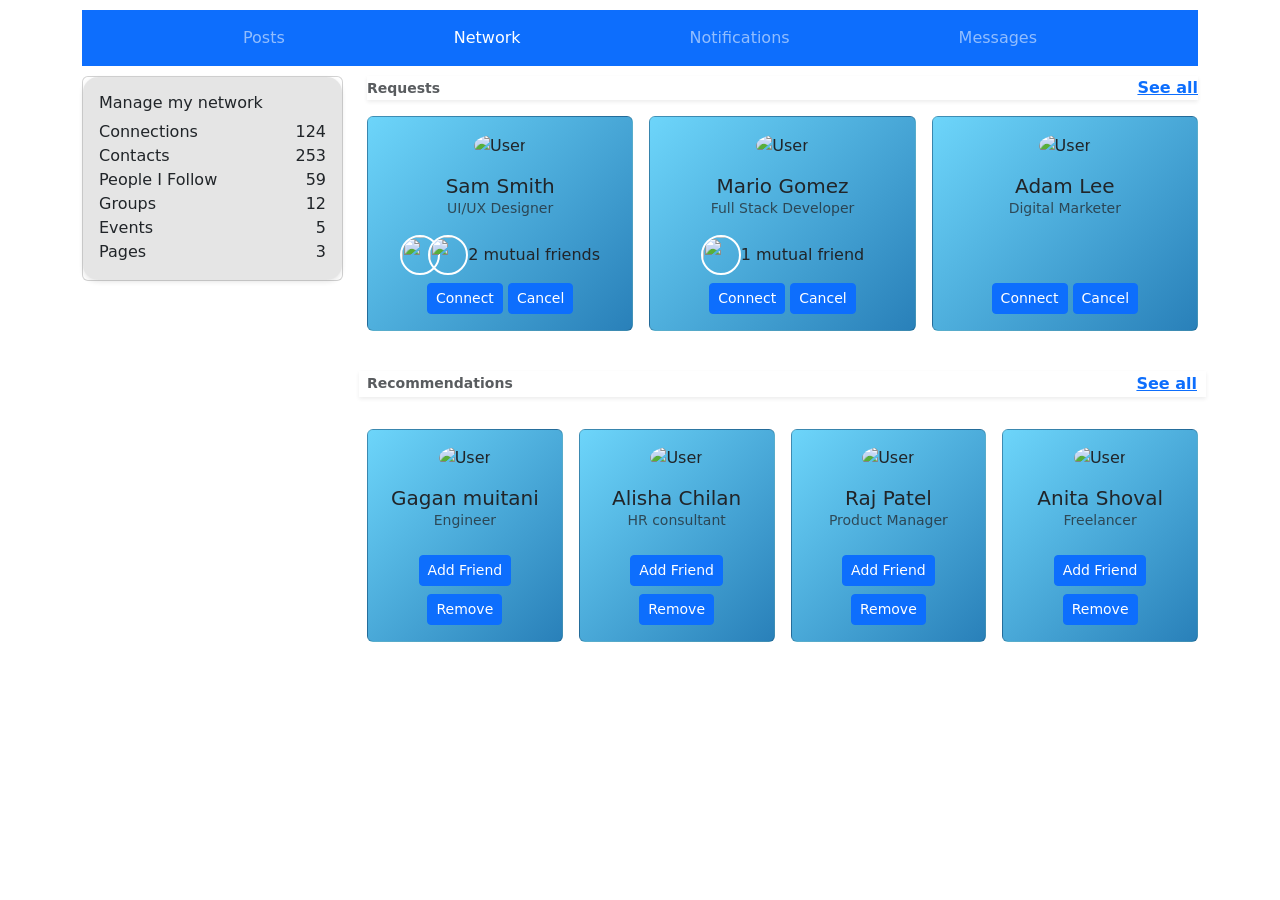
==== index.html @ 0f89bc1e "all files added" ====
<!DOCTYPE html>
<html lang="en">
<head>
    <meta charset="UTF-8">
    <meta name="viewport" content="width=device-width, initial-scale=1.0">
    <title>Connections of Social Network</title>
    <link rel="stylesheet " href = "index.css"/>
    <!-- Bootstrap CSS -->
    <link href="https://cdn.jsdelivr.net/npm/bootstrap@5.3.2/dist/css/bootstrap.min.css" rel="stylesheet">

   
</head>

<body>

    <!-- Navbar -->
   <div class = "container ">
        <nav class="navbar navbar-expand-lg bg-primary" data-bs-theme="dark">
        <button class="navbar-toggler" type="button" data-bs-toggle="collapse" data-bs-target="#navbarSupportedContent" aria-controls="navbarSupportedContent" aria-expanded="false" aria-label="Toggle navigation">
        <span class="navbar-toggler-icon"></span>
         </button>
        <div class="collapse navbar-collapse " id="navbarSupportedContent">
             <ul class="navbar-nav w-100 justify-content-evenly mb-2 mb-lg-0">
                 <li class="nav-item">
                    <a class="nav-link " aria-current="page" href="#">Posts</a>
                </li>
                <li class="nav-item">
                     <a class="nav-link  active" aria-current="network" href="#">Network</a>
                    

                 </li>
                <li class="nav-item ">
                    <a class="nav-link" href="#">Notifications</a>
                </li>
                <li class="nav-item ">
                     <a class="nav-link " href="#">Messages</a>
                </li>
            </ul>
        </div>
    </nav>
   <div class = "main-section">
    <div class = "row">
        <!----left  side -->
            <div class = "col-md-3 ">
                <div class = "card">
                    <div class = "card-body leftside-box">
                        <h6 class = "card-title">Manage my network</h6>
                             <ul class="list-group list-group-flush">
                            <li class="d-flex justify-content-between">Connections<span>124</span></li>
                            <li class="d-flex justify-content-between">Contacts<span>253</span></li>
                            <li class="d-flex justify-content-between">People I Follow<span>59</span></li>
                            <li class="d-flex justify-content-between">Groups<span>12</span></li>
                            <li class="d-flex justify-content-between">Events<span>5</span></li>
                            <li class="d-flex justify-content-between">Pages<span>3</span></li>
                        </ul>
                    
                    </div>
                </div>
            </div>
            <div  class="col-md-9">
                <!--- right side-->
                <!--first row of right side-->
            <div class="recommend-card shadow-sm mb-3 d-flex justify-content-between align-items-center">
                <h5 class="fw-bold mb-0  text-muted small" >Requests</h5>
                <a href="#" class="text-primary fw-semibold">See all</a>
            </div>

                
                <div class = "row g-3">  <!--second row of right side with cards-->
                    <!---first card ------------------------>
                  <div class="col-md-4">
                <div class="card h-100 p-3 profile-card ">
                    <div class="text-center ">
                        <img src="https://images.pexels.com/photos/220453/pexels-photo-220453.jpeg?cs=srgb&dl=pexels-pixabay-220453.jpg&fm=jpg" class="profile-img" alt="User"/>
                        <h5 class="mt-3 mb-0">Sam Smith</h5>
                     <p class="text-muted small">UI/UX Designer</p>
                        <!--mutual friends -->
                        <div class = "mutualfriends  d-flex justify-content-center align-items-center">
                            <img class = "image "src = "https://img.freepik.com/free-photo/expressive-woman-posing-outdoor_344912-3079.jpg?semt=ais_hybrid&w=740&q=80">
                            <img class = "image" src = "https://img.freepik.com/free-photo/close-up-portrait-curly-handsome-european-male_176532-8133.jpg?semt=ais_hybrid&w=740&q=80">
                            <span>2 mutual friends</span>
                        </div>
                        <button class="btn btn-primary btn-sm mt-2">Connect</button>
                        <button class="btn btn-primary btn-sm mt-2">Cancel</button>
                    </div>
                </div>
            </div>


            <!---second card ------------------------>
             <div class="col-md-4">
                <div class="card h-100 p-3 profile-card">
                    <div class="text-center">
                        <img src="https://images.pexels.com/photos/1681010/pexels-photo-1681010.jpeg?cs=srgb&dl=pexels-creationhill-1681010.jpg&fm=jpg" class="profile-img" alt="User">
                        <h5 class="mt-3 mb-0">Mario Gomez</h5>
                        <p class="text-muted small">Full Stack Developer</p>
                        <!---mutual friends -->
                            <div class = "mutualfriends d-flex justify-content-center align-items-center">
                                <img class = "image "src = "https://encrypted-tbn0.gstatic.com/images?q=tbn:ANd9GcTbgk0yfCOe55931lf6q0osfhGRU-fnH8Im1g&s">
                                <span>1 mutual friend</span>
                            </div>
                        <button class="btn btn-primary btn-sm mt-2">Connect</button>
                        <button class="btn btn-primary btn-sm mt-2">Cancel</button>
                    </div>
                </div>
            </div>
               <!--third card ---------------------------->
                         <div class="col-md-4">
                <div class="card h-100 p-3  profile-card">
                    <div class="text-center">
                        <img src="https://img.freepik.com/premium-photo/portrait-handsome-asian-man-image-generated-by-ai_803126-1222.jpg" class="profile-img" alt="User">
                        <h5 class="mt-3 mb-0">Adam Lee</h5>
                        <p class="text-muted small">Digital Marketer</p>
                        <button class="btn btn-primary btn-sm mt-5">Connect</button>
                         <button class="btn btn-primary btn-sm mt-5">Cancel</button>
                    </div>
                </div>
            </div>
                </div> <!---second   close-->

                  <!---recommendation section-->
  <div class = "row g-3 mt-4">

     <div class="recommend-card shadow-sm mb-3 d-flex justify-content-between align-items-center">
                <h5 class="fw-bold mb-0  text-muted small" >Recommendations</h5>
                <a href="#" class="btn btn-link text-primary fw-semibold p-0">See all</a>

            </div>
            <!--card 1-->
      <div class="col-md-3">
                <div class="card p-3 profile-card">
                    <div class="text-center">
                        <img src="https://img.freepik.com/free-photo/closeup-young-hispanic-man-casuals-studio_662251-600.jpg" class="profile-img" alt="User">
                        <h5 class="mt-3 mb-0">Gagan muitani</h5>
                        <p class="text-muted small">Engineer</p>
                        <button class="btn btn-primary btn-sm mt-2">Add Friend</button>
                        <button class="btn btn-primary btn-sm mt-2">Remove</button>
                    </div>
                </div>
            </div>

                   <!-- Card 2 -->
            <div class="col-md-3">
                <div class="card p-3 profile-card">
                    <div class="text-center">
                        <img src="https://blog.texasbar.com/files/2011/02/ConstanceMims1.jpg" class="profile-img" alt="User">
                        <h5 class="mt-3 mb-0">Alisha Chilan</h5>
                        <p class="text-muted small">HR consultant</p>
                        <button class="btn btn-primary btn-sm mt-2">Add Friend</button>
                         <button class="btn btn-primary btn-sm mt-2">Remove</button>
                    </div>
                </div>
            </div>
    <!--card 3-->
            <div class="col-md-3">
                <div class="card p-3 profile-card">
                    <div class="text-center">
                        <img src="https://img.freepik.com/free-photo/portrait-young-bearded-man_23-2148341026.jpg" class="profile-img" alt="User">
                        <h5 class="mt-3 mb-0">Raj Patel</h5>
                        <p class="text-muted small">Product Manager</p>
                        <button class="btn btn-primary btn-sm mt-2">Add Friend</button>
                         <button class="btn btn-primary btn-sm mt-2">Remove</button>
                    </div>
                </div>
            </div>

<!--card 4--->
            <div class="col-md-3">
                <div class="card p-3 profile-card">
                    <div class="text-center">
                        <img src="https://www.perfocal.com/blog/content/images/2021/01/Perfocal_17-11-2019_TYWFAQ_100_standard-3.jpg" class="profile-img" alt="User">
                        <h5 class="mt-3 mb-0">Anita Shoval</h5>
                        <p class="text-muted small">Freelancer</p>
                        <button class="btn btn-primary btn-sm mt-2">Add Friend</button>
                         <button class="btn btn-primary btn-sm mt-2">Remove</button>
                    </div>
                </div>
            </div>
</div>  <!--- last row-->
 </div><!---second col  close-->
</div> <!-- first row close---->
  </div> <!--main section-->
</div><!--container close--->

   
<!-- Bootstrap for JavaScript -->
    <script src="https://cdn.jsdelivr.net/npm/bootstrap@5.3.2/dist/js/bootstrap.bundle.min.js"></script>

</body>
</html>
---- index.css ----
body {
            
            
    }
    /** style for cards **/
    * {
box-sizing: border-box;
}

/**profile card styling**/

.profile-card {
    background: linear-gradient(135deg, #6dd5fa, #2980b9);
    color: white;
     
}

.profile-card:hover {
            transform: translateY(-5px);
            box-shadow: 0 8px 20px rgba(0,0,0,0.1);
       }
  .profile-img {
            width: 90px;
            height: 90px;
            object-fit: cover;
            border-radius: 50%;
        }
    
/**navbar styling**/
.navbar{
margin:10px auto;}
/** style for navbar nav elemets for spacing **/

.navbar-nav {
  width: 300px;
  display:flex;
  justify-content:space-around;
  align-items:center;


}

/**left side box**/
.leftside-box {
  background-color: rgba(0,0,0,0.1);
  border-radius: 15px;
  padding: 20px;
  box-shadow: 0 2px 5px rgba(0,0,0,0.1);
}


.mutualfriends img {
  width: 40px;
  height: 40px;
  border-radius: 50%;
  border: 2px solid #fff;
  object-fit: cover;
  margin-left: -12px; /* overlap amount */
}

.mutualfriends img:first-child {
  margin-left: 0; /* first image stays normal */
}
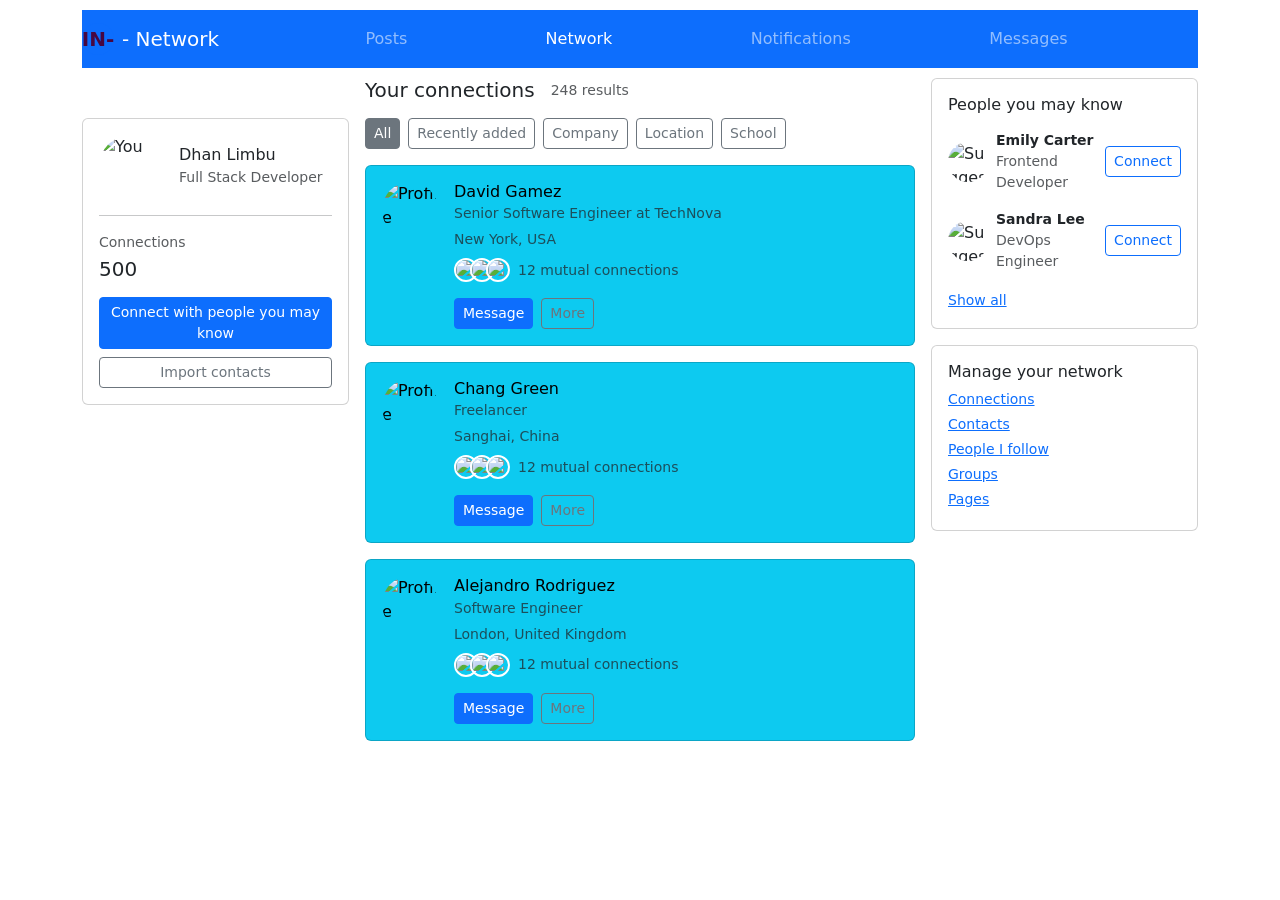
==== commit 1b7fe576: "new pages included" ====
--- a/index.html
+++ b/index.html
@@ -16,6 +16,10 @@
     <!-- Navbar -->
    <div class = "container ">
         <nav class="navbar navbar-expand-lg bg-primary" data-bs-theme="dark">
+              <a class="navbar-brand d-flex align-items-center" href="#">
+        <span class="me-2 rounded-circle bg-primary d-inline-flex justify-content-center align-items-center" style="width:32px;height:32px;color:#470741;font-weight:700;">IN-</span>
+       - Network
+      </a>
         <button class="navbar-toggler" type="button" data-bs-toggle="collapse" data-bs-target="#navbarSupportedContent" aria-controls="navbarSupportedContent" aria-expanded="false" aria-label="Toggle navigation">
         <span class="navbar-toggler-icon"></span>
          </button>
@@ -38,146 +42,283 @@
             </ul>
         </div>
     </nav>
+
+    <!-- Main content -->
    <div class = "main-section">
-    <div class = "row">
-        <!----left  side -->
-            <div class = "col-md-3 ">
-                <div class = "card">
-                    <div class = "card-body leftside-box">
-                        <h6 class = "card-title">Manage my network</h6>
-                             <ul class="list-group list-group-flush">
-                            <li class="d-flex justify-content-between">Connections<span>124</span></li>
-                            <li class="d-flex justify-content-between">Contacts<span>253</span></li>
-                            <li class="d-flex justify-content-between">People I Follow<span>59</span></li>
-                            <li class="d-flex justify-content-between">Groups<span>12</span></li>
-                            <li class="d-flex justify-content-between">Events<span>5</span></li>
-                            <li class="d-flex justify-content-between">Pages<span>3</span></li>
-                        </ul>
+    <div class = "row g-3">
+        
+      <!----left  sidebar card -->
+            <div class = "col-lg-3 ">
+                <div class = "card sidebar-card">
+                    <div class = "card-body ">
+                        <div class="d-flex align-items-center mb-3">
+              <img
+                src="https://img.freepik.com/free-photo/portrait-young-bearded-man_23-2148341026.jpg"
+                class="rounded-circle me-3"
+                width="64"
+                height="64"
+                alt="You"
+              />
+              <div>
+                <h6 class="mb-0">Dhan Limbu</h6>
+                <small class="text-muted">Full Stack Developer</small>
+              </div>
+            </div>
+            <hr />
+            <p class="mb-1 text-muted small">Connections</p>
+            <h5 class="mb-3">500</h5>
+            <button class="btn btn-primary btn-sm w-100 mb-2">
+              Connect with people you may know
+            </button>
+            <button class="btn btn-outline-secondary btn-sm w-100">
+              Import contacts
+            </button>
+          </div>
+                          
                     
-                    </div>
-                </div>
-            </div>
-            <div  class="col-md-9">
-                <!--- right side-->
-                <!--first row of right side-->
-            <div class="recommend-card shadow-sm mb-3 d-flex justify-content-between align-items-center">
-                <h5 class="fw-bold mb-0  text-muted small" >Requests</h5>
-                <a href="#" class="text-primary fw-semibold">See all</a>
-            </div>
-
+                    
+                   
+                </div>
+            </div>
+            <div  class="col-lg-6">
+                <!--- middle section-->
+                <!--first row of middle section-->
+        <div class="d-flex flex-wrap align-items-center mb-3 gap-2">
+          <h5 class="mb-0 me-2">Your connections</h5>
+          <span class="text-muted small">248 results</span>
+        </div>
+
+        <div class="d-flex flex-wrap gap-2 mb-3">
+          <button class="btn btn-outline-secondary btn-sm filter-pill active">
+            All
+          </button>
+          <button class="btn btn-outline-secondary btn-sm filter-pill">
+            Recently added
+          </button>
+          <button class="btn btn-outline-secondary btn-sm filter-pill">
+            Company
+          </button>
+          <button class="btn btn-outline-secondary btn-sm filter-pill">
+            Location
+          </button>
+          <button class="btn btn-outline-secondary btn-sm filter-pill">
+            School
+          </button>
+        </div>
+
+      
+                    <!---first card ------------------------>
                 
-                <div class = "row g-3">  <!--second row of right side with cards-->
-                    <!---first card ------------------------>
-                  <div class="col-md-4">
-                <div class="card h-100 p-3 profile-card ">
-                    <div class="text-center ">
-                        <img src="https://images.pexels.com/photos/220453/pexels-photo-220453.jpeg?cs=srgb&dl=pexels-pixabay-220453.jpg&fm=jpg" class="profile-img" alt="User"/>
-                        <h5 class="mt-3 mb-0">Sam Smith</h5>
-                     <p class="text-muted small">UI/UX Designer</p>
-                        <!--mutual friends -->
-                        <div class = "mutualfriends  d-flex justify-content-center align-items-center">
-                            <img class = "image "src = "https://img.freepik.com/free-photo/expressive-woman-posing-outdoor_344912-3079.jpg?semt=ais_hybrid&w=740&q=80">
-                            <img class = "image" src = "https://img.freepik.com/free-photo/close-up-portrait-curly-handsome-european-male_176532-8133.jpg?semt=ais_hybrid&w=740&q=80">
-                            <span>2 mutual friends</span>
-                        </div>
-                        <button class="btn btn-primary btn-sm mt-2">Connect</button>
-                        <button class="btn btn-primary btn-sm mt-2">Cancel</button>
-                    </div>
-                </div>
-            </div>
+            <div class="card connection-card bg-info text-black mb-3">
+          <div class="card-body d-flex">
+            <img
+              src="https://plus.unsplash.com/premium_photo-1689568126014-06fea9d5d341?fm=jpg&q=60&w=3000&auto=format&fit=crop&ixlib=rb-4.1.0&ixid=M3wxMjA3fDB8MHxzZWFyY2h8MXx8cHJvZmlsZXxlbnwwfHwwfHx8MA%3D%3D"
+              class="avatar me-3"
+              alt="Profile"
+            />
+            <div class="flex-grow-1">
+              <div class="d-flex justify-content-between">
+                <div>
+                  <h6 class="mb-0">David Gamez</h6>
+                  <small class="text-muted">Senior Software Engineer at TechNova</small>
+                </div>
+             
+              </div>
+
+              <small class="text-muted d-block mt-1">
+                New York, USA 
+              </small>
+
+              <div class="d-flex align-items-center mt-2">
+                <div class="mutual-avatars me-2 d-flex align-items-center">
+                  <img src="https://img.freepik.com/free-photo/portrait-white-man-isolated_53876-40306.jpg?semt=ais_hybrid&w=740&q=80" alt="Mutual 1" />
+                  <img src="https://img.freepik.com/free-photo/portrait-bearded-traveler-male-dressed-fleece-shirt-wild-park-background_613910-12818.jpg?semt=ais_hybrid&w=740&q=80" alt="Mutual 2" />
+                  <img src="https://www.shutterstock.com/image-photo/profile-picture-studio-headshot-business-260nw-2310388241.jpg" alt="Mutual 3" />
+                </div>
+                <small class="text-muted">12 mutual connections</small>
+              </div>
+
+              <div class="mt-3 d-flex flex-wrap gap-2">
+                <button class="btn btn-primary btn-sm btn-connect">
+                  Message
+                </button>
+                <button class="btn btn-outline-secondary btn-sm btn-message">
+                  More
+                </button>
+              </div>
+            </div>
+          </div>
+        </div>
+       
 
 
             <!---second card ------------------------>
-             <div class="col-md-4">
-                <div class="card h-100 p-3 profile-card">
-                    <div class="text-center">
-                        <img src="https://images.pexels.com/photos/1681010/pexels-photo-1681010.jpeg?cs=srgb&dl=pexels-creationhill-1681010.jpg&fm=jpg" class="profile-img" alt="User">
-                        <h5 class="mt-3 mb-0">Mario Gomez</h5>
-                        <p class="text-muted small">Full Stack Developer</p>
-                        <!---mutual friends -->
-                            <div class = "mutualfriends d-flex justify-content-center align-items-center">
-                                <img class = "image "src = "https://encrypted-tbn0.gstatic.com/images?q=tbn:ANd9GcTbgk0yfCOe55931lf6q0osfhGRU-fnH8Im1g&s">
-                                <span>1 mutual friend</span>
-                            </div>
-                        <button class="btn btn-primary btn-sm mt-2">Connect</button>
-                        <button class="btn btn-primary btn-sm mt-2">Cancel</button>
-                    </div>
-                </div>
-            </div>
+            <div class="card connection-card bg-info text-black  mb-3">
+          <div class="card-body d-flex">
+            <img
+              src="https://encrypted-tbn0.gstatic.com/images?q=tbn:ANd9GcTW0ERUdmWVIAEDIdj7bvwimk2eowP41JhXbQ&s"
+              class="avatar me-3"
+              alt="Profile"
+            />
+            <div class="flex-grow-1">
+              <div class="d-flex justify-content-between">
+                <div>
+                  <h6 class="mb-0">Chang Green</h6>
+                  <small class="text-muted">Freelancer</small>
+                </div>
+             
+              </div>
+
+              <small class="text-muted d-block mt-1">
+                Sanghai, China
+              </small>
+
+              <div class="d-flex align-items-center mt-2">
+                <div class="mutual-avatars me-2 d-flex align-items-center">
+                  <img src="https://cdn.pixabay.com/photo/2023/02/17/16/25/man-7796384_1280.jpg" alt="Mutual 1" />
+                  <img src=" https://static.vecteezy.com/system/resources/thumbnails/049/005/556/small/profile-shot-of-a-beautiful-young-brunette-with-wind-swept-hair-against-a-white-backdrop-photo.jpg" alt="Mutual 2" />
+                  <img src="https://via.placeholder.com/24" alt="Mutual 3" />
+                </div>
+                <small class="text-muted">12 mutual connections</small>
+              </div>
+
+              <div class="mt-3 d-flex flex-wrap gap-2">
+                <button class="btn btn-primary btn-sm btn-connect">
+                  Message
+                </button>
+                <button class="btn btn-outline-secondary btn-sm btn-message">
+                  More
+                </button>
+              </div>
+            </div>
+          </div>
+        </div>
+       
+
+
+         
                <!--third card ---------------------------->
-                         <div class="col-md-4">
-                <div class="card h-100 p-3  profile-card">
-                    <div class="text-center">
-                        <img src="https://img.freepik.com/premium-photo/portrait-handsome-asian-man-image-generated-by-ai_803126-1222.jpg" class="profile-img" alt="User">
-                        <h5 class="mt-3 mb-0">Adam Lee</h5>
-                        <p class="text-muted small">Digital Marketer</p>
-                        <button class="btn btn-primary btn-sm mt-5">Connect</button>
-                         <button class="btn btn-primary btn-sm mt-5">Cancel</button>
-                    </div>
-                </div>
-            </div>
+                      
+             <div class="card connection-card bg-info text-black mb-3">
+          <div class="card-body d-flex">
+            <img
+              src="https://t4.ftcdn.net/jpg/06/08/55/73/360_F_608557356_ELcD2pwQO9pduTRL30umabzgJoQn5fnd.jpg"
+              class="avatar me-3"
+              alt="Profile"
+            />
+            <div class="flex-grow-1">
+              <div class="d-flex justify-content-between">
+                <div>
+                  <h6 class="mb-0">Alejandro Rodriguez</h6>
+                  <small class="text-muted">Software Engineer</small>
+                </div>
+               
+              </div>
+
+              <small class="text-muted d-block mt-1">
+                London, United Kingdom 
+              </small>
+
+              <div class="d-flex align-items-center mt-2">
+                <div class="mutual-avatars me-2 d-flex align-items-center">
+                  <img src="https://encrypted-tbn0.gstatic.com/images?q=tbn:ANd9GcQV6UdR7RNtNQnZ1LhJMNJ5ODL8RcgggmFWRw&s" alt="Mutual 1" />
+                  <img src="https://t4.ftcdn.net/jpg/06/19/49/17/360_F_619491753_rDK4qNKSnpF2XANgGM2TwcsDQXNNVutc.jpg" alt="Mutual 2" />
+                  <img src="https://encrypted-tbn0.gstatic.com/images?q=tbn:ANd9GcTnQitaJfLtHRrTev8RvJSgckdKu6IOyTNMdw&s" alt="Mutual 3" />
+                </div>
+                <small class="text-muted">12 mutual connections</small>
+              </div>
+
+              <div class="mt-3 d-flex flex-wrap gap-2">
+                <button class="btn btn-primary btn-sm btn-connect">
+                  Message
+                </button>
+                <button class="btn btn-outline-secondary btn-sm btn-message">
+                  More
+                </button>
+              </div>
+            </div>
+          </div>
+        </div>
+       
+
+
+           
+           
+           
+           
+            </div>
+
+      <!-- Right suggestions -->
+      <div class="col-lg-3">
+        <div class="card mb-3">
+          <div class="card-body">
+            <h6 class="mb-3">People you may know</h6>
+
+            <div class="d-flex align-items-center mb-3">
+              <img
+                src="https://d2qp0siotla746.cloudfront.net/img/use-cases/profile-picture/template_3.jpg"
+                class="rounded-circle me-2"
+                width="40"
+                height="40"
+                alt="Suggestion"
+              />
+              <div class="flex-grow-1">
+                <small class="d-block fw-semibold">Emily Carter</small>
+                <small class="text-muted d-block">Frontend Developer</small>
+              </div>
+              <button class="btn btn-outline-primary btn-sm">
+                Connect
+              </button>
+            </div>
+
+            <div class="d-flex align-items-center mb-3">
+              <img
+                src="https://encrypted-tbn0.gstatic.com/images?q=tbn:ANd9GcQ_zpndTOYz2QGiyp9jes3rTs8rztdEmY2RCQ&s"
+                class="rounded-circle me-2"
+                width="40"
+                height="40"
+                alt="Suggestion"
+              />
+              <div class="flex-grow-1">
+                <small class="d-block fw-semibold">Sandra Lee</small>
+                <small class="text-muted d-block">DevOps Engineer</small>
+              </div>
+              <button class="btn btn-outline-primary btn-sm">
+                Connect
+              </button>
+            </div>
+
+            <a href="#" class="small">Show all</a>
+          </div>
+        </div>
+        <!---manage network card -->
+        <div class="card">
+          <div class="card-body">
+            <h6 class="mb-2">Manage your network</h6>
+            <ul class="list-unstyled small mb-0">
+              <li class="mb-1"><a href="#">Connections</a></li>
+              <li class="mb-1"><a href="#">Contacts</a></li>
+              <li class="mb-1"><a href="#">People I follow</a></li>
+              <li class="mb-1"><a href="#">Groups</a></li>
+              <li class="mb-1"><a href="#">Pages</a></li>
+            </ul>
+          </div>
+        </div>
+      </div>
+    
+
+
+
+
+
                 </div> <!---second   close-->
 
                   <!---recommendation section-->
-  <div class = "row g-3 mt-4">
-
-     <div class="recommend-card shadow-sm mb-3 d-flex justify-content-between align-items-center">
-                <h5 class="fw-bold mb-0  text-muted small" >Recommendations</h5>
-                <a href="#" class="btn btn-link text-primary fw-semibold p-0">See all</a>
-
-            </div>
-            <!--card 1-->
-      <div class="col-md-3">
-                <div class="card p-3 profile-card">
-                    <div class="text-center">
-                        <img src="https://img.freepik.com/free-photo/closeup-young-hispanic-man-casuals-studio_662251-600.jpg" class="profile-img" alt="User">
-                        <h5 class="mt-3 mb-0">Gagan muitani</h5>
-                        <p class="text-muted small">Engineer</p>
-                        <button class="btn btn-primary btn-sm mt-2">Add Friend</button>
-                        <button class="btn btn-primary btn-sm mt-2">Remove</button>
-                    </div>
-                </div>
-            </div>
-
-                   <!-- Card 2 -->
-            <div class="col-md-3">
-                <div class="card p-3 profile-card">
-                    <div class="text-center">
-                        <img src="https://blog.texasbar.com/files/2011/02/ConstanceMims1.jpg" class="profile-img" alt="User">
-                        <h5 class="mt-3 mb-0">Alisha Chilan</h5>
-                        <p class="text-muted small">HR consultant</p>
-                        <button class="btn btn-primary btn-sm mt-2">Add Friend</button>
-                         <button class="btn btn-primary btn-sm mt-2">Remove</button>
-                    </div>
-                </div>
-            </div>
-    <!--card 3-->
-            <div class="col-md-3">
-                <div class="card p-3 profile-card">
-                    <div class="text-center">
-                        <img src="https://img.freepik.com/free-photo/portrait-young-bearded-man_23-2148341026.jpg" class="profile-img" alt="User">
-                        <h5 class="mt-3 mb-0">Raj Patel</h5>
-                        <p class="text-muted small">Product Manager</p>
-                        <button class="btn btn-primary btn-sm mt-2">Add Friend</button>
-                         <button class="btn btn-primary btn-sm mt-2">Remove</button>
-                    </div>
-                </div>
-            </div>
-
-<!--card 4--->
-            <div class="col-md-3">
-                <div class="card p-3 profile-card">
-                    <div class="text-center">
-                        <img src="https://www.perfocal.com/blog/content/images/2021/01/Perfocal_17-11-2019_TYWFAQ_100_standard-3.jpg" class="profile-img" alt="User">
-                        <h5 class="mt-3 mb-0">Anita Shoval</h5>
-                        <p class="text-muted small">Freelancer</p>
-                        <button class="btn btn-primary btn-sm mt-2">Add Friend</button>
-                         <button class="btn btn-primary btn-sm mt-2">Remove</button>
-                    </div>
-                </div>
-            </div>
-</div>  <!--- last row-->
- </div><!---second col  close-->
+                  </div> <!---first row close-->
+  
+        
+
+
 </div> <!-- first row close---->
   </div> <!--main section-->
 </div><!--container close--->
--- a/index.css
+++ b/index.css
@@ -7,24 +7,8 @@
 box-sizing: border-box;
 }
 
-/**profile card styling**/
 
-.profile-card {
-    background: linear-gradient(135deg, #6dd5fa, #2980b9);
-    color: white;
-     
-}
 
-.profile-card:hover {
-            transform: translateY(-5px);
-            box-shadow: 0 8px 20px rgba(0,0,0,0.1);
-       }
-  .profile-img {
-            width: 90px;
-            height: 90px;
-            object-fit: cover;
-            border-radius: 50%;
-        }
     
 /**navbar styling**/
 .navbar{
@@ -40,24 +24,67 @@
 
 }
 
-/**left side box**/
-.leftside-box {
-  background-color: rgba(0,0,0,0.1);
-  border-radius: 15px;
-  padding: 20px;
-  box-shadow: 0 2px 5px rgba(0,0,0,0.1);
-}
+/**left sidebar styling**/
 
+.sidebar-card {
+      position: sticky;
+      top: 40px;
+    }
 
-.mutualfriends img {
-  width: 40px;
-  height: 40px;
-  border-radius: 50%;
-  border: 2px solid #fff;
-  object-fit: cover;
-  margin-left: -12px; /* overlap amount */
-}
+    .connection-card {
+      border-radius: 12px;
+      border: 1px solid #e0dfdc;
+      transition: box-shadow 0.15s ease, transform 0.15s ease;
+  
 
-.mutualfriends img:first-child {
-  margin-left: 0; /* first image stays normal */
-}
+    }
+
+    .connection-card:hover {
+      box-shadow: 0 4px 18px rgba(0, 0, 0, 0.08);
+      transform: translateY(-2px);
+    }
+
+    .avatar {
+      width: 56px;
+      height: 56px;
+      border-radius: 50%;
+      object-fit: cover;
+    }
+
+    .mutual-avatars img {
+      width: 24px;
+      height: 24px;
+      border-radius: 50%;
+      border: 2px solid #fff;
+      margin-left: -8px;
+    }
+
+    .mutual-avatars img:first-child {
+      margin-left: 0;
+    }
+
+    .badge-role {
+      background-color: #e8f3ff;
+      color: #0a66c2;
+      font-weight: 500;
+      font-size: 0.75rem;
+      border-radius: 999px;
+      padding: 0.15rem 0.6rem;
+    }
+
+    .btn-connect {
+      border-radius: 999px;
+      font-weight: 600;
+      padding-inline: 1.2rem;
+    }
+
+    .btn-message {
+      border-radius: 999px;
+      font-weight: 500;
+    }
+
+    .filter-pill {
+      border-radius: 999px;
+      font-size: 0.85rem;
+    }
+
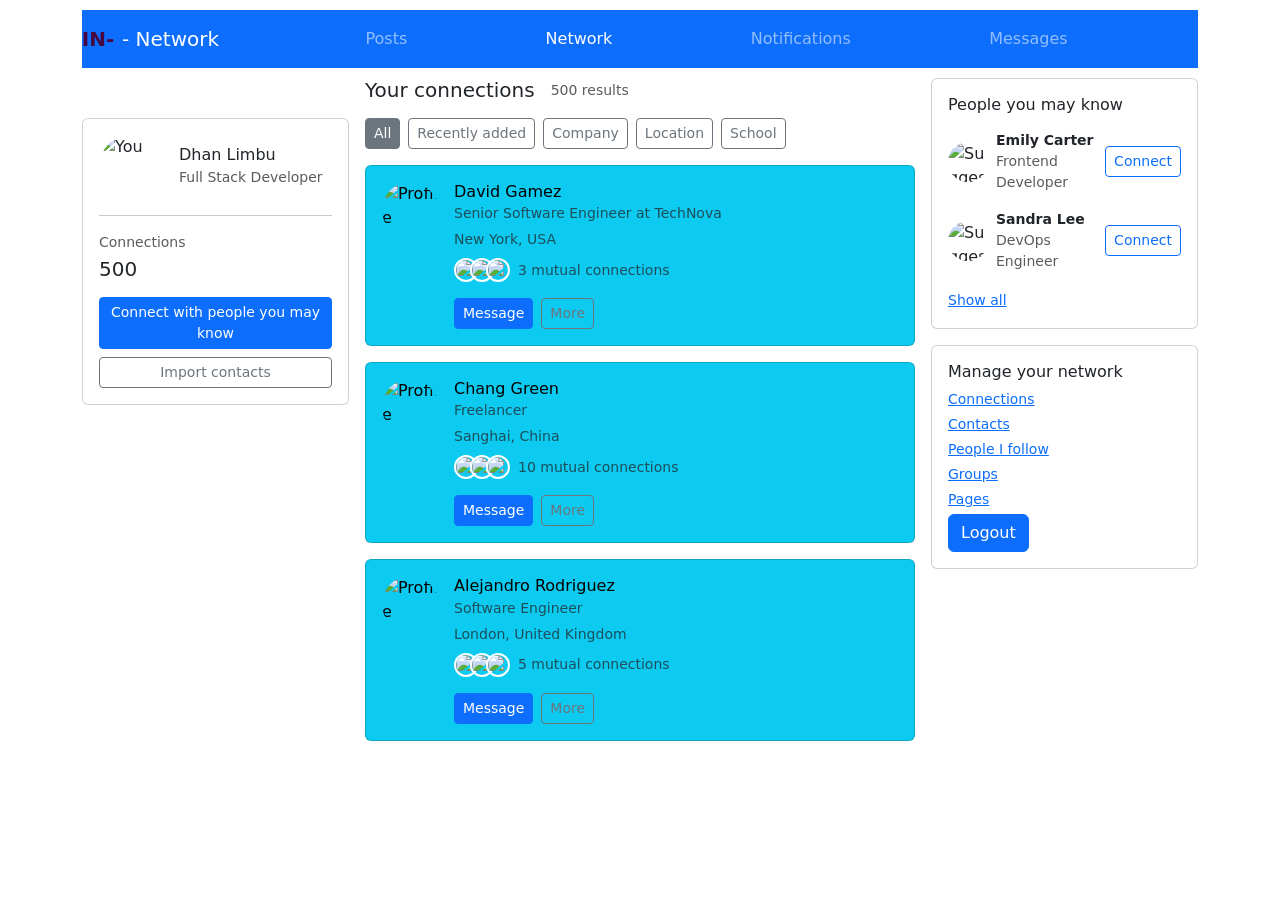
==== commit dd79d6da: "new messages added" ====
--- a/index.html
+++ b/index.html
@@ -7,6 +7,7 @@
     <link rel="stylesheet " href = "index.css"/>
     <!-- Bootstrap CSS -->
     <link href="https://cdn.jsdelivr.net/npm/bootstrap@5.3.2/dist/css/bootstrap.min.css" rel="stylesheet">
+    
 
    
 </head>
@@ -53,7 +54,7 @@
                     <div class = "card-body ">
                         <div class="d-flex align-items-center mb-3">
               <img
-                src="https://img.freepik.com/free-photo/portrait-young-bearded-man_23-2148341026.jpg"
+                src="https://media.istockphoto.com/id/1682296067/photo/happy-studio-portrait-or-professional-man-real-estate-agent-or-asian-businessman-smile-for.jpg?s=612x612&w=0&k=20&c=9zbG2-9fl741fbTWw5fNgcEEe4ll-JegrGlQQ6m54rg="
                 class="rounded-circle me-3"
                 width="64"
                 height="64"
@@ -85,7 +86,7 @@
                 <!--first row of middle section-->
         <div class="d-flex flex-wrap align-items-center mb-3 gap-2">
           <h5 class="mb-0 me-2">Your connections</h5>
-          <span class="text-muted small">248 results</span>
+          <span class="text-muted small">500 results</span>
         </div>
 
         <div class="d-flex flex-wrap gap-2 mb-3">
@@ -135,7 +136,7 @@
                   <img src="https://img.freepik.com/free-photo/portrait-bearded-traveler-male-dressed-fleece-shirt-wild-park-background_613910-12818.jpg?semt=ais_hybrid&w=740&q=80" alt="Mutual 2" />
                   <img src="https://www.shutterstock.com/image-photo/profile-picture-studio-headshot-business-260nw-2310388241.jpg" alt="Mutual 3" />
                 </div>
-                <small class="text-muted">12 mutual connections</small>
+                <small class="text-muted">3 mutual connections</small>
               </div>
 
               <div class="mt-3 d-flex flex-wrap gap-2">
@@ -179,7 +180,7 @@
                   <img src=" https://static.vecteezy.com/system/resources/thumbnails/049/005/556/small/profile-shot-of-a-beautiful-young-brunette-with-wind-swept-hair-against-a-white-backdrop-photo.jpg" alt="Mutual 2" />
                   <img src="https://via.placeholder.com/24" alt="Mutual 3" />
                 </div>
-                <small class="text-muted">12 mutual connections</small>
+                <small class="text-muted">10 mutual connections</small>
               </div>
 
               <div class="mt-3 d-flex flex-wrap gap-2">
@@ -225,7 +226,7 @@
                   <img src="https://t4.ftcdn.net/jpg/06/19/49/17/360_F_619491753_rDK4qNKSnpF2XANgGM2TwcsDQXNNVutc.jpg" alt="Mutual 2" />
                   <img src="https://encrypted-tbn0.gstatic.com/images?q=tbn:ANd9GcTnQitaJfLtHRrTev8RvJSgckdKu6IOyTNMdw&s" alt="Mutual 3" />
                 </div>
-                <small class="text-muted">12 mutual connections</small>
+                <small class="text-muted">5 mutual connections</small>
               </div>
 
               <div class="mt-3 d-flex flex-wrap gap-2">
@@ -240,8 +241,11 @@
           </div>
         </div>
        
-
-
+ 
+  
+           
+       
+        
            
            
            
@@ -301,6 +305,7 @@
               <li class="mb-1"><a href="#">People I follow</a></li>
               <li class="mb-1"><a href="#">Groups</a></li>
               <li class="mb-1"><a href="#">Pages</a></li>
+              <li class = "btn btn-primary">Logout</li>
             </ul>
           </div>
         </div>
--- a/index.css
+++ b/index.css
@@ -88,3 +88,30 @@
       font-size: 0.85rem;
     }
 
+.notification-bell {
+    position: relative;
+    display: inline-block;
+    cursor: pointer;
+    padding: 8px;
+}
+
+.notification-bell i {
+    font-size: 1.4rem;
+    color: #555;
+    transition: 0.2s;
+}
+
+.notification-bell:hover i {
+    color: #000;
+}
+
+.notification-bell .badge {
+    position: absolute;
+    top: 2px;
+    right: 2px;
+    background: red;
+    color: white;
+    font-size: 0.65rem;
+    padding: 2px 5px;
+    border-radius: 50%;
+}
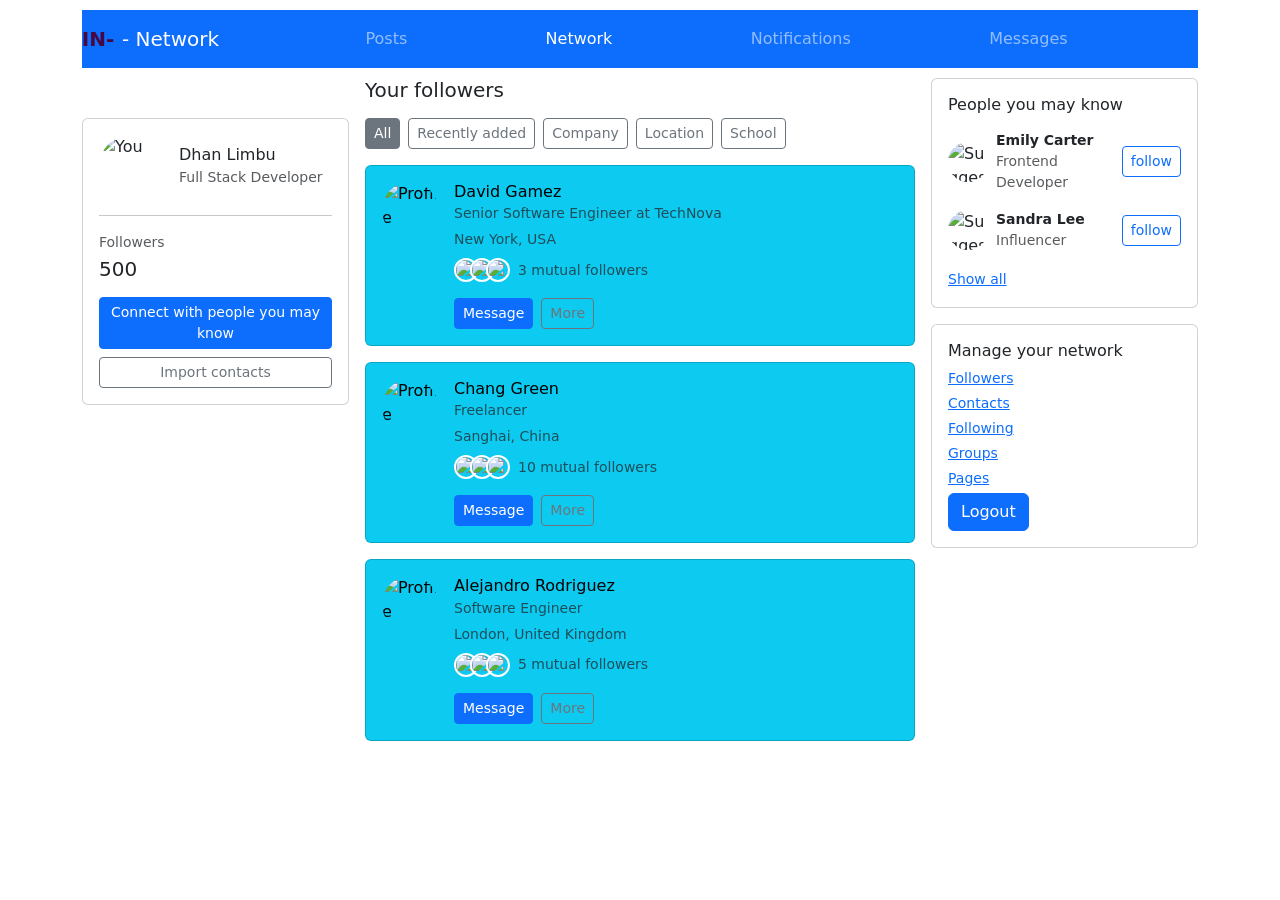
==== commit 216bf063: "touch ups" ====
--- a/index.html
+++ b/index.html
@@ -66,7 +66,7 @@
               </div>
             </div>
             <hr />
-            <p class="mb-1 text-muted small">Connections</p>
+            <p class="mb-1 text-muted small">Followers</p>
             <h5 class="mb-3">500</h5>
             <button class="btn btn-primary btn-sm w-100 mb-2">
               Connect with people you may know
@@ -85,8 +85,8 @@
                 <!--- middle section-->
                 <!--first row of middle section-->
         <div class="d-flex flex-wrap align-items-center mb-3 gap-2">
-          <h5 class="mb-0 me-2">Your connections</h5>
-          <span class="text-muted small">500 results</span>
+          <h5 class="mb-0 me-2">Your followers</h5>
+         
         </div>
 
         <div class="d-flex flex-wrap gap-2 mb-3">
@@ -136,7 +136,7 @@
                   <img src="https://img.freepik.com/free-photo/portrait-bearded-traveler-male-dressed-fleece-shirt-wild-park-background_613910-12818.jpg?semt=ais_hybrid&w=740&q=80" alt="Mutual 2" />
                   <img src="https://www.shutterstock.com/image-photo/profile-picture-studio-headshot-business-260nw-2310388241.jpg" alt="Mutual 3" />
                 </div>
-                <small class="text-muted">3 mutual connections</small>
+                <small class="text-muted">3 mutual followers</small>
               </div>
 
               <div class="mt-3 d-flex flex-wrap gap-2">
@@ -180,7 +180,7 @@
                   <img src=" https://static.vecteezy.com/system/resources/thumbnails/049/005/556/small/profile-shot-of-a-beautiful-young-brunette-with-wind-swept-hair-against-a-white-backdrop-photo.jpg" alt="Mutual 2" />
                   <img src="https://via.placeholder.com/24" alt="Mutual 3" />
                 </div>
-                <small class="text-muted">10 mutual connections</small>
+                <small class="text-muted">10 mutual followers</small>
               </div>
 
               <div class="mt-3 d-flex flex-wrap gap-2">
@@ -226,7 +226,7 @@
                   <img src="https://t4.ftcdn.net/jpg/06/19/49/17/360_F_619491753_rDK4qNKSnpF2XANgGM2TwcsDQXNNVutc.jpg" alt="Mutual 2" />
                   <img src="https://encrypted-tbn0.gstatic.com/images?q=tbn:ANd9GcTnQitaJfLtHRrTev8RvJSgckdKu6IOyTNMdw&s" alt="Mutual 3" />
                 </div>
-                <small class="text-muted">5 mutual connections</small>
+                <small class="text-muted">5 mutual followers</small>
               </div>
 
               <div class="mt-3 d-flex flex-wrap gap-2">
@@ -271,7 +271,7 @@
                 <small class="text-muted d-block">Frontend Developer</small>
               </div>
               <button class="btn btn-outline-primary btn-sm">
-                Connect
+                follow
               </button>
             </div>
 
@@ -285,10 +285,10 @@
               />
               <div class="flex-grow-1">
                 <small class="d-block fw-semibold">Sandra Lee</small>
-                <small class="text-muted d-block">DevOps Engineer</small>
+                <small class="text-muted d-block">Influencer </small>
               </div>
               <button class="btn btn-outline-primary btn-sm">
-                Connect
+                follow
               </button>
             </div>
 
@@ -300,9 +300,9 @@
           <div class="card-body">
             <h6 class="mb-2">Manage your network</h6>
             <ul class="list-unstyled small mb-0">
-              <li class="mb-1"><a href="#">Connections</a></li>
+              <li class="mb-1"><a href="#">Followers</a></li>
               <li class="mb-1"><a href="#">Contacts</a></li>
-              <li class="mb-1"><a href="#">People I follow</a></li>
+              <li class="mb-1"><a href="#"> Following</a></li>
               <li class="mb-1"><a href="#">Groups</a></li>
               <li class="mb-1"><a href="#">Pages</a></li>
               <li class = "btn btn-primary">Logout</li>
--- a/index.css
+++ b/index.css
@@ -1,8 +1,9 @@
   body {
-            
+            margin:0;
+            font-family: 'Segoe UI', Tahoma, Geneva, Verdana, sans-serif; 
+
             
     }
-    /** style for cards **/
     * {
 box-sizing: border-box;
 }
@@ -12,8 +13,10 @@
     
 /**navbar styling**/
 .navbar{
-margin:10px auto;}
+margin:10px auto;
 /** style for navbar nav elemets for spacing **/
+
+}
 
 .navbar-nav {
   width: 300px;
@@ -31,6 +34,7 @@
       top: 40px;
     }
 
+    /** main content styling**/
     .connection-card {
       border-radius: 12px;
       border: 1px solid #e0dfdc;
@@ -43,7 +47,7 @@
       box-shadow: 0 4px 18px rgba(0, 0, 0, 0.08);
       transform: translateY(-2px);
     }
-
+    /** common styling for avatars and mutual connection avatars **/
     .avatar {
       width: 56px;
       height: 56px;
@@ -88,30 +92,3 @@
       font-size: 0.85rem;
     }
 
-.notification-bell {
-    position: relative;
-    display: inline-block;
-    cursor: pointer;
-    padding: 8px;
-}
-
-.notification-bell i {
-    font-size: 1.4rem;
-    color: #555;
-    transition: 0.2s;
-}
-
-.notification-bell:hover i {
-    color: #000;
-}
-
-.notification-bell .badge {
-    position: absolute;
-    top: 2px;
-    right: 2px;
-    background: red;
-    color: white;
-    font-size: 0.65rem;
-    padding: 2px 5px;
-    border-radius: 50%;
-}
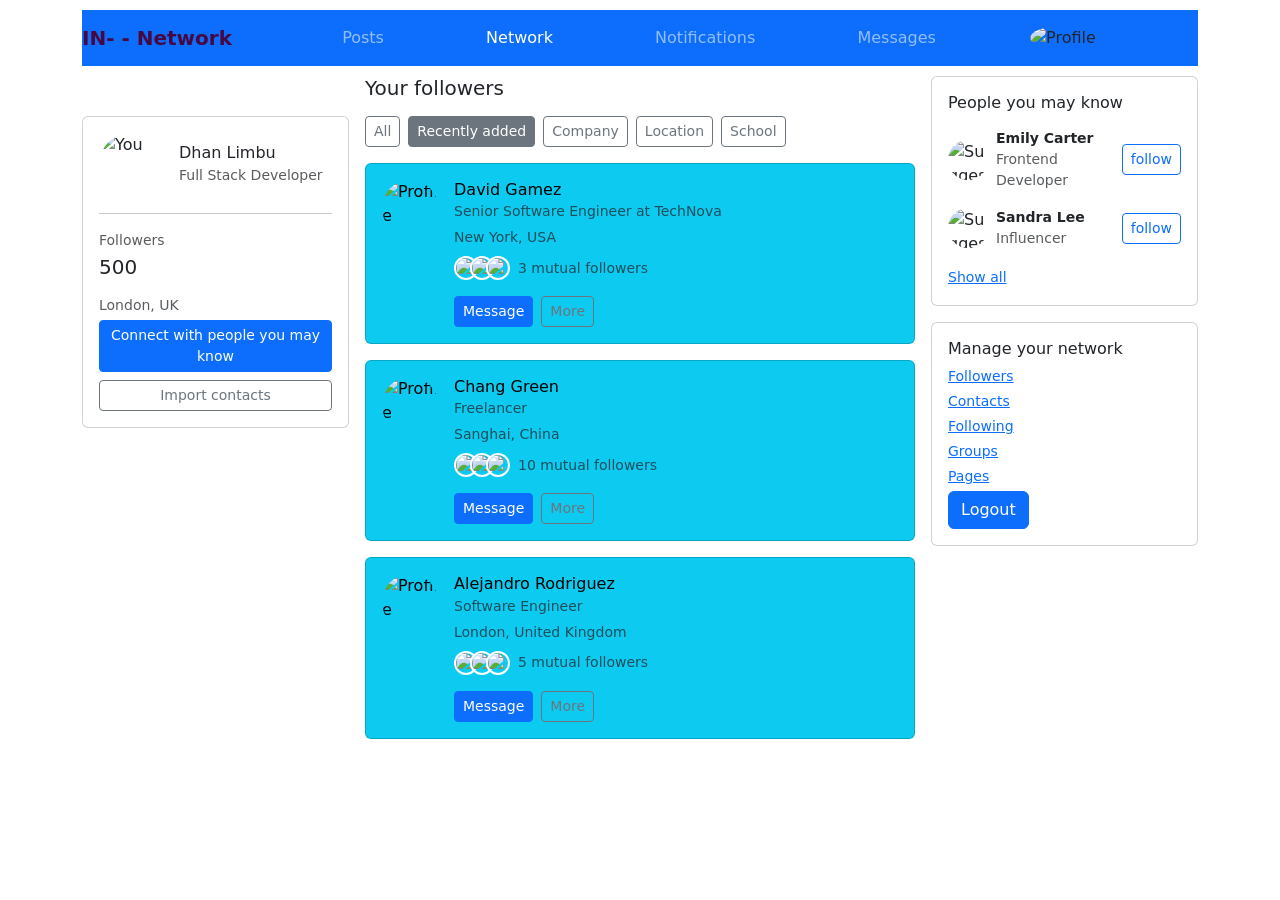
==== commit 7af08258: "added" ====
--- a/index.html
+++ b/index.html
@@ -18,8 +18,8 @@
    <div class = "container ">
         <nav class="navbar navbar-expand-lg bg-primary" data-bs-theme="dark">
               <a class="navbar-brand d-flex align-items-center" href="#">
-        <span class="me-2 rounded-circle bg-primary d-inline-flex justify-content-center align-items-center" style="width:32px;height:32px;color:#470741;font-weight:700;">IN-</span>
-       - Network
+        <span class="logo d-inline-flex justify-content-center align-items-center">IN-
+       - Network </span>
       </a>
         <button class="navbar-toggler" type="button" data-bs-toggle="collapse" data-bs-target="#navbarSupportedContent" aria-controls="navbarSupportedContent" aria-expanded="false" aria-label="Toggle navigation">
         <span class="navbar-toggler-icon"></span>
@@ -38,7 +38,20 @@
                     <a class="nav-link" href="#">Notifications</a>
                 </li>
                 <li class="nav-item ">
-                     <a class="nav-link " href="#">Messages</a>
+                     <a class="nav-link" href="#">Messages</a>
+
+                </li>
+                 <li class="nav-item ">
+                 
+                      <img
+              src="https://media.istockphoto.com/id/1682296067/photo/happy-studio-portrait-or-professional-man-real-estate-agent-or-asian-businessman-smile-for.jpg?s=612x612&w=0&k=20&c=9zbG2-9fl741fbTWw5fNgcEEe4ll-JegrGlQQ6m54rg="
+                class="rounded-circle me-3"
+                width="32"
+                height="32"
+                alt="Profile"
+            />
+
+
                 </li>
             </ul>
         </div>
@@ -68,6 +81,7 @@
             <hr />
             <p class="mb-1 text-muted small">Followers</p>
             <h5 class="mb-3">500</h5>
+              <p class="mb-1 text-muted small">London, UK</p>
             <button class="btn btn-primary btn-sm w-100 mb-2">
               Connect with people you may know
             </button>
@@ -90,10 +104,10 @@
         </div>
 
         <div class="d-flex flex-wrap gap-2 mb-3">
+          <button class="btn btn-outline-secondary btn-sm filter-pill ">
+            All
+          </button>
           <button class="btn btn-outline-secondary btn-sm filter-pill active">
-            All
-          </button>
-          <button class="btn btn-outline-secondary btn-sm filter-pill">
             Recently added
           </button>
           <button class="btn btn-outline-secondary btn-sm filter-pill">
@@ -111,6 +125,7 @@
                     <!---first card ------------------------>
                 
             <div class="card connection-card bg-info text-black mb-3">
+         
           <div class="card-body d-flex">
             <img
               src="https://plus.unsplash.com/premium_photo-1689568126014-06fea9d5d341?fm=jpg&q=60&w=3000&auto=format&fit=crop&ixlib=rb-4.1.0&ixid=M3wxMjA3fDB8MHxzZWFyY2h8MXx8cHJvZmlsZXxlbnwwfHwwfHx8MA%3D%3D"
--- a/index.css
+++ b/index.css
@@ -9,9 +9,15 @@
 }
 
 
+.logo{
+ 
+  color:#470741;
+  font-weight:700;
 
+
+}
     
-/**navbar styling**/
+/**navbar styling****/
 .navbar{
 margin:10px auto;
 /** style for navbar nav elemets for spacing **/
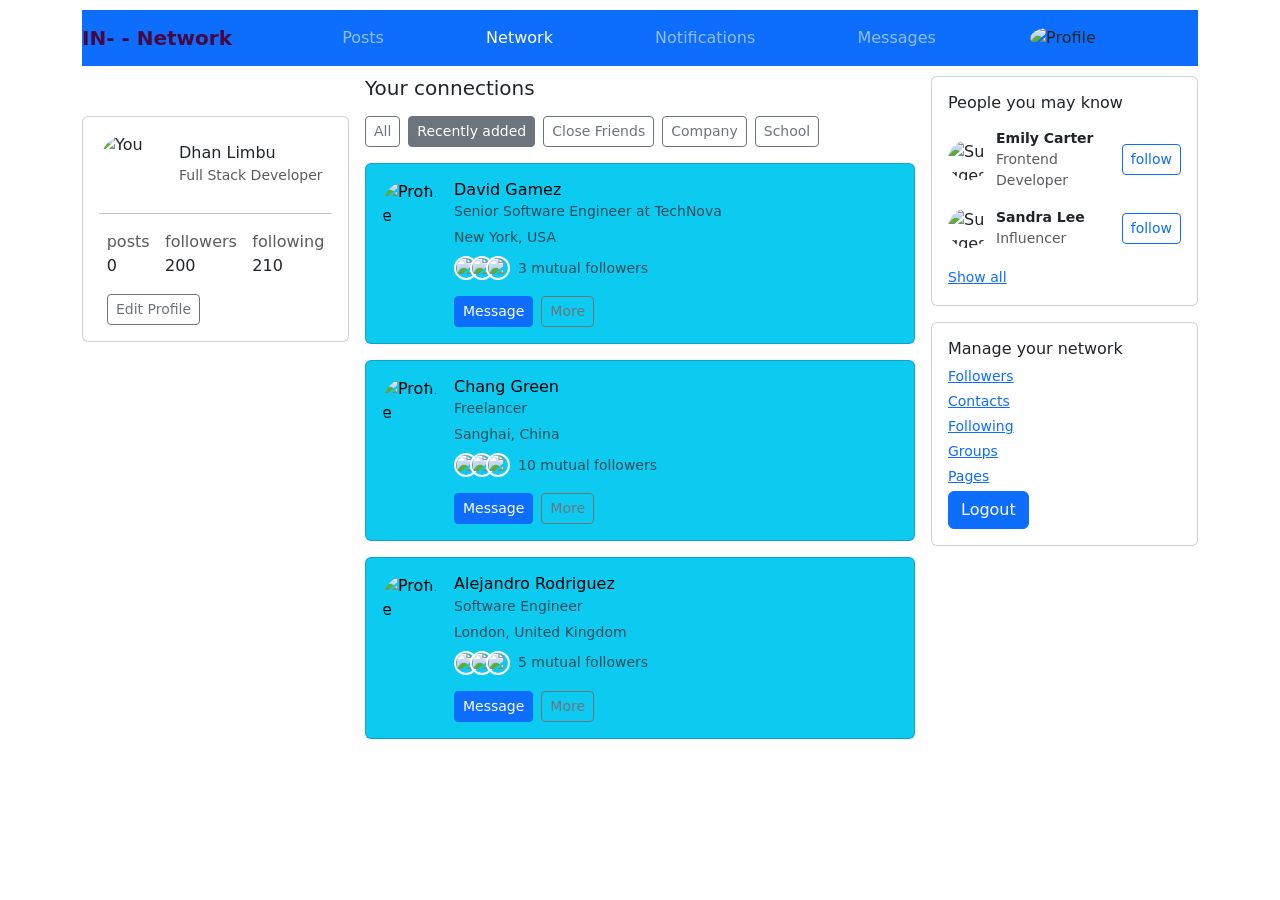
==== commit 7fc71800: "new features added to left side card" ====
--- a/index.html
+++ b/index.html
@@ -78,16 +78,28 @@
                 <small class="text-muted">Full Stack Developer</small>
               </div>
             </div>
-            <hr />
-            <p class="mb-1 text-muted small">Followers</p>
-            <h5 class="mb-3">500</h5>
-              <p class="mb-1 text-muted small">London, UK</p>
-            <button class="btn btn-primary btn-sm w-100 mb-2">
-              Connect with people you may know
-            </button>
-            <button class="btn btn-outline-secondary btn-sm w-100">
-              Import contacts
-            </button>
+            <hr/>
+            <div class = "d-flex justify-content-around">
+      <div class = "posts">
+        <p class = "text-muted mb-0">posts</p>
+        <p>0</p>
+
+      </div>
+      <div class = "followers">
+         <p class = "text-muted mb-0">followers</p>
+        <p>200</p>
+        
+        
+      </div>
+        <div class = "following">
+         <p class = "text-muted mb-0">following</p>
+        <p>210</p>
+        
+        
+      </div>
+    
+    </div>
+    <button class = "btn btn-outline-secondary btn-sm ms-2" w-100>Edit Profile</button>
           </div>
                           
                     
@@ -99,24 +111,24 @@
                 <!--- middle section-->
                 <!--first row of middle section-->
         <div class="d-flex flex-wrap align-items-center mb-3 gap-2">
-          <h5 class="mb-0 me-2">Your followers</h5>
+          <h5 class="mb-0 me-2">Your connections</h5>
          
         </div>
 
         <div class="d-flex flex-wrap gap-2 mb-3">
-          <button class="btn btn-outline-secondary btn-sm filter-pill ">
+          <button class="btn btn-outline-secondary btn-sm  ">
             All
           </button>
-          <button class="btn btn-outline-secondary btn-sm filter-pill active">
+          <button class="btn btn-outline-secondary btn-sm active">
             Recently added
           </button>
-          <button class="btn btn-outline-secondary btn-sm filter-pill">
+          <button class="btn btn-outline-secondary btn-sm ">
+            Close Friends
+          </button>
+          <button class="btn btn-outline-secondary btn-sm ">
             Company
           </button>
-          <button class="btn btn-outline-secondary btn-sm filter-pill">
-            Location
-          </button>
-          <button class="btn btn-outline-secondary btn-sm filter-pill">
+          <button class="btn btn-outline-secondary btn-sm">
             School
           </button>
         </div>
@@ -132,7 +144,7 @@
               class="avatar me-3"
               alt="Profile"
             />
-            <div class="flex-grow-1">
+            <div class = "flex-grow-1">
               <div class="d-flex justify-content-between">
                 <div>
                   <h6 class="mb-0">David Gamez</h6>
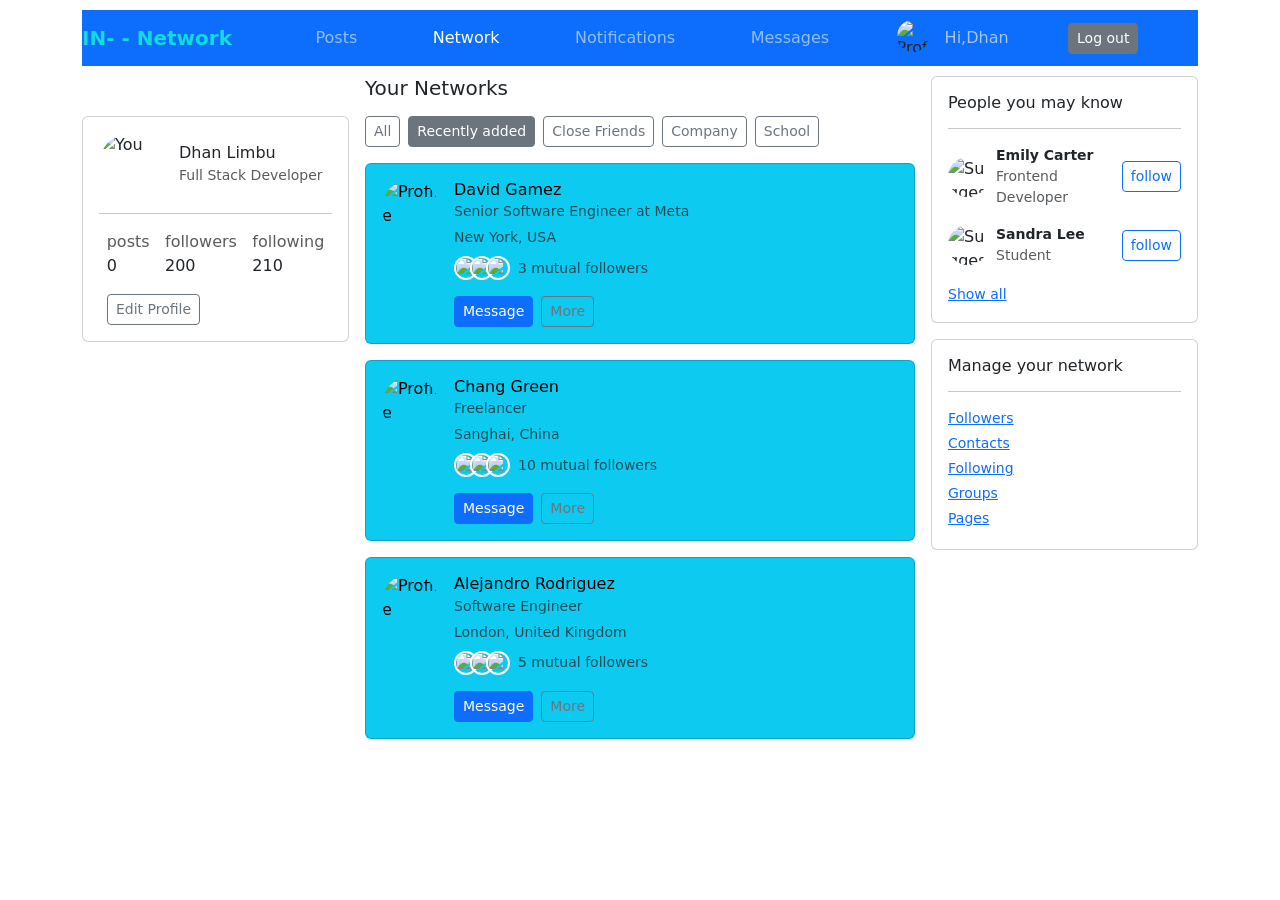
==== commit 4699550d: "edit" ====
--- a/index.html
+++ b/index.html
@@ -3,7 +3,7 @@
 <head>
     <meta charset="UTF-8">
     <meta name="viewport" content="width=device-width, initial-scale=1.0">
-    <title>Connections of Social Network</title>
+    <title>IN--Network</title>
     <link rel="stylesheet " href = "index.css"/>
     <!-- Bootstrap CSS -->
     <link href="https://cdn.jsdelivr.net/npm/bootstrap@5.3.2/dist/css/bootstrap.min.css" rel="stylesheet">
@@ -42,7 +42,7 @@
 
                 </li>
                  <li class="nav-item ">
-                 
+                 <div class = "d-flex">
                       <img
               src="https://media.istockphoto.com/id/1682296067/photo/happy-studio-portrait-or-professional-man-real-estate-agent-or-asian-businessman-smile-for.jpg?s=612x612&w=0&k=20&c=9zbG2-9fl741fbTWw5fNgcEEe4ll-JegrGlQQ6m54rg="
                 class="rounded-circle me-3"
@@ -50,9 +50,15 @@
                 height="32"
                 alt="Profile"
             />
-
-
+            <h6 class = "mt-2 text-muted ">
+              Hi,Dhan
+            </h6>
+
+ </div>
                 </li>
+                   <li class = "btn btn-secondary btn-sm">Log out</li>
+              
+             
             </ul>
         </div>
     </nav>
@@ -111,7 +117,7 @@
                 <!--- middle section-->
                 <!--first row of middle section-->
         <div class="d-flex flex-wrap align-items-center mb-3 gap-2">
-          <h5 class="mb-0 me-2">Your connections</h5>
+          <h5 class="mb-0 me-2">Your Networks</h5>
          
         </div>
 
@@ -148,7 +154,7 @@
               <div class="d-flex justify-content-between">
                 <div>
                   <h6 class="mb-0">David Gamez</h6>
-                  <small class="text-muted">Senior Software Engineer at TechNova</small>
+                  <small class="text-muted">Senior Software Engineer at Meta</small>
                 </div>
              
               </div>
@@ -167,7 +173,7 @@
               </div>
 
               <div class="mt-3 d-flex flex-wrap gap-2">
-                <button class="btn btn-primary btn-sm btn-connect">
+                <button class="btn btn-primary btn-sm btn-message">
                   Message
                 </button>
                 <button class="btn btn-outline-secondary btn-sm btn-message">
@@ -211,7 +217,7 @@
               </div>
 
               <div class="mt-3 d-flex flex-wrap gap-2">
-                <button class="btn btn-primary btn-sm btn-connect">
+                <button class="btn btn-primary btn-sm btn-message">
                   Message
                 </button>
                 <button class="btn btn-outline-secondary btn-sm btn-message">
@@ -257,7 +263,7 @@
               </div>
 
               <div class="mt-3 d-flex flex-wrap gap-2">
-                <button class="btn btn-primary btn-sm btn-connect">
+                <button class="btn btn-primary btn-sm btn-message">
                   Message
                 </button>
                 <button class="btn btn-outline-secondary btn-sm btn-message">
@@ -284,7 +290,7 @@
         <div class="card mb-3">
           <div class="card-body">
             <h6 class="mb-3">People you may know</h6>
-
+<hr/>
             <div class="d-flex align-items-center mb-3">
               <img
                 src="https://d2qp0siotla746.cloudfront.net/img/use-cases/profile-picture/template_3.jpg"
@@ -312,7 +318,7 @@
               />
               <div class="flex-grow-1">
                 <small class="d-block fw-semibold">Sandra Lee</small>
-                <small class="text-muted d-block">Influencer </small>
+                <small class="text-muted d-block">Student </small>
               </div>
               <button class="btn btn-outline-primary btn-sm">
                 follow
@@ -326,13 +332,14 @@
         <div class="card">
           <div class="card-body">
             <h6 class="mb-2">Manage your network</h6>
+            <hr/>
             <ul class="list-unstyled small mb-0">
               <li class="mb-1"><a href="#">Followers</a></li>
               <li class="mb-1"><a href="#">Contacts</a></li>
               <li class="mb-1"><a href="#"> Following</a></li>
               <li class="mb-1"><a href="#">Groups</a></li>
               <li class="mb-1"><a href="#">Pages</a></li>
-              <li class = "btn btn-primary">Logout</li>
+           
             </ul>
           </div>
         </div>
--- a/index.css
+++ b/index.css
@@ -5,13 +5,13 @@
             
     }
     * {
-box-sizing: border-box;
+box-sizing:border-box;
 }
 
 
 .logo{
  
-  color:#470741;
+  color:#12dbde;
   font-weight:700;
 
 
@@ -82,7 +82,7 @@
       padding: 0.15rem 0.6rem;
     }
 
-    .btn-connect {
+    .btn-message {
       border-radius: 999px;
       font-weight: 600;
       padding-inline: 1.2rem;
@@ -93,8 +93,5 @@
       font-weight: 500;
     }
 
-    .filter-pill {
-      border-radius: 999px;
-      font-size: 0.85rem;
-    }
+  
 
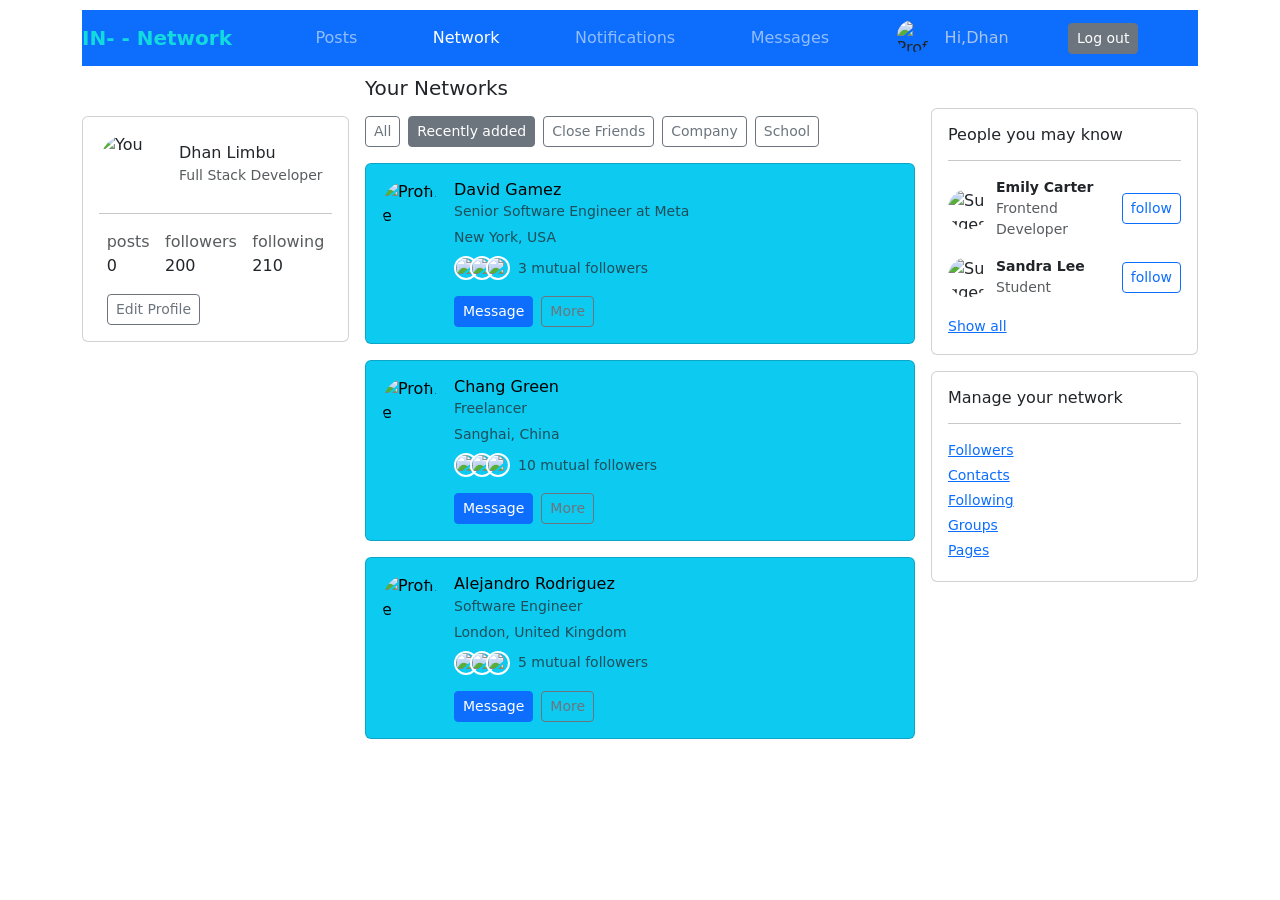
==== commit 1bcce73f: "new screenshot" ====
--- a/index.html
+++ b/index.html
@@ -286,7 +286,7 @@
             </div>
 
       <!-- Right suggestions -->
-      <div class="col-lg-3">
+      <div class="col-lg-3 mt-5">
         <div class="card mb-3">
           <div class="card-body">
             <h6 class="mb-3">People you may know</h6>
